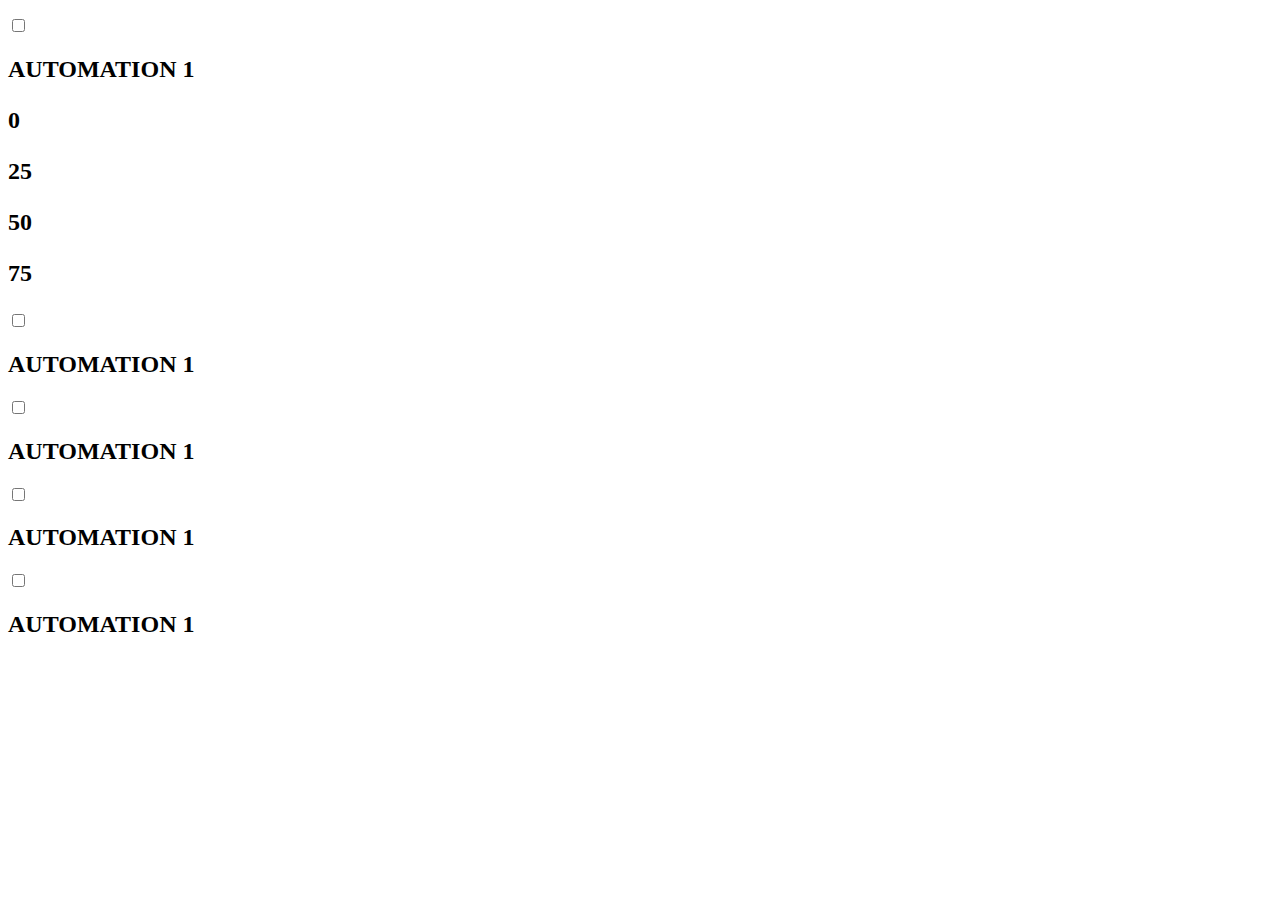
==== experiments/exp_003/index.html @ 01a4d93a "fix button" ====
<!DOCTYPE html>
<html lang="en">
  <head>
    <meta charset="UTF-8" />
    <meta http-equiv="X-UA-Compatible" content="IE=edge" />
    <meta name="viewport" content="width=device-width, initial-scale=1.0" />
    <link rel="preconnect" href="https://fonts.googleapis.com" />
    <link rel="preconnect" href="https://fonts.gstatic.com" crossorigin />
    <link
      href="https://fonts.googleapis.com/css2?family=Inter:wght@400;700&display=swap"
      rel="stylesheet"
    />
    <link rel="stylesheet" href="style.css" />
    <title>Automation Panel</title>
  </head>
  <body>
    <main>
      <!-- screws -->
      <figure></figure>
      <figure></figure>
      <figure></figure>
      <figure></figure>
      <!-- screws -->

      <!-- Button modules -->
      <section>
        <div></div>
        <label for="btn">
          <input type="checkbox" id="btn" />
        </label>
        <h2>
          AUTOMATION 1
          <p>0</p>
          <p>25</p>
          <p>50</p>
          <p>75</p>
        </h2>
      </section>
      <!-- Button modules -->
    </main>

    <main>
      <!-- screws -->
      <figure></figure>
      <figure></figure>
      <figure></figure>
      <figure></figure>
      <!-- screws -->

      <!-- Button modules -->
      <section>
        <div></div>
        <label for="btn">
          <input type="checkbox" id="btn" />
        </label>
        <h2>AUTOMATION 1</h2>
      </section>
      <section>
        <div></div>
        <label for="btn">
          <input type="checkbox" id="btn" />
        </label>
        <h2>AUTOMATION 1</h2>
      </section>
      <section>
        <div></div>
        <label for="btn">
          <input type="checkbox" id="btn" />
        </label>
        <h2>AUTOMATION 1</h2>
      </section>
      <section>
        <div></div>
        <label for="btn">
          <input type="checkbox" id="btn" />
        </label>
        <h2>AUTOMATION 1</h2>
      </section>
      <!-- Button modules -->
    </main>
  </body>
</html>
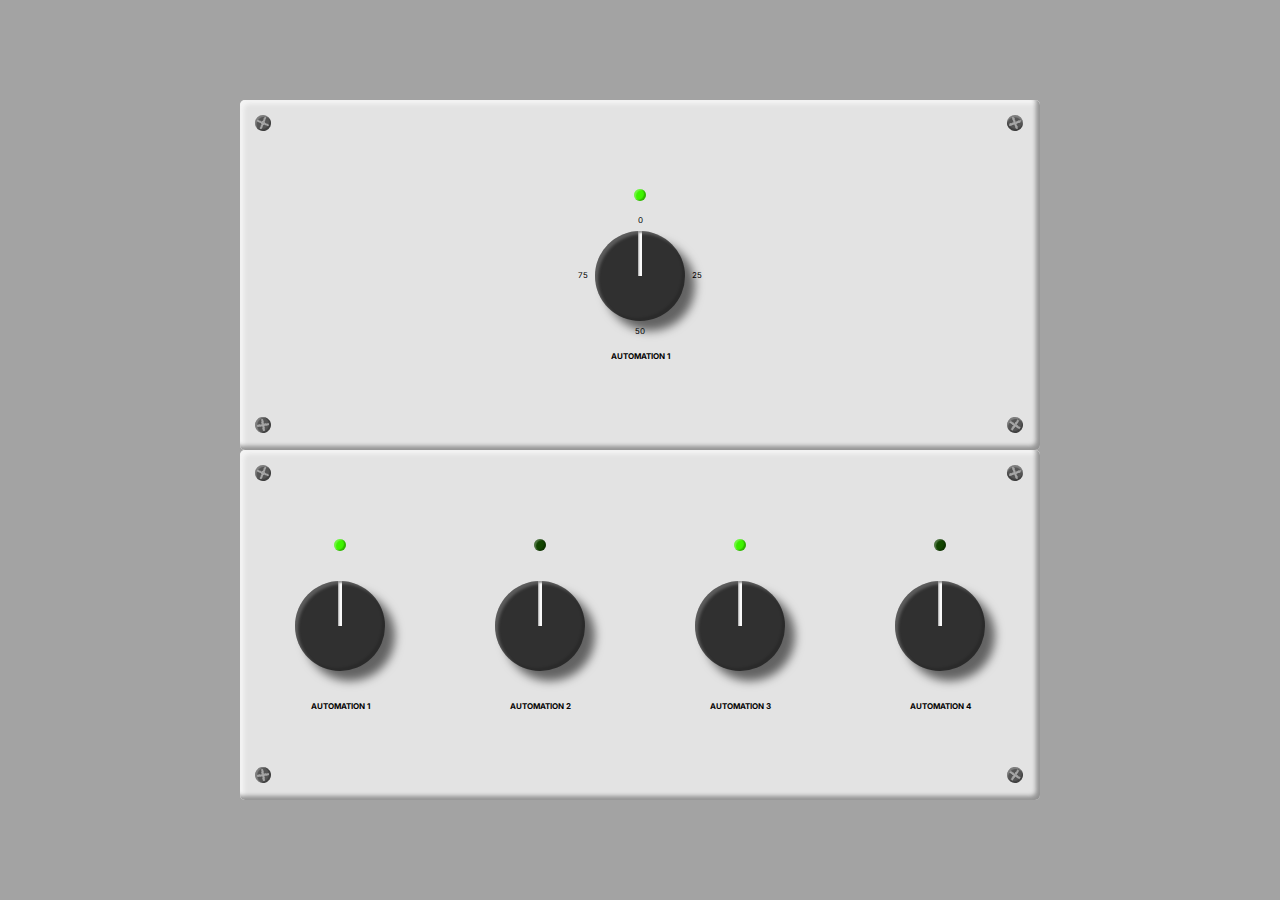
==== commit ef0d6b3f: "16 feb 21:24" ====
--- a/experiments/exp_003/index.html
+++ b/experiments/exp_003/index.html
@@ -60,21 +60,21 @@
         <label for="btn">
           <input type="checkbox" id="btn" />
         </label>
-        <h2>AUTOMATION 1</h2>
+        <h2>AUTOMATION 2</h2>
       </section>
       <section>
         <div></div>
         <label for="btn">
           <input type="checkbox" id="btn" />
         </label>
-        <h2>AUTOMATION 1</h2>
+        <h2>AUTOMATION 3</h2>
       </section>
       <section>
         <div></div>
         <label for="btn">
           <input type="checkbox" id="btn" />
         </label>
-        <h2>AUTOMATION 1</h2>
+        <h2>AUTOMATION 4</h2>
       </section>
       <!-- Button modules -->
     </main>
--- a/experiments/exp_003/style.css
+++ b/experiments/exp_003/style.css
@@ -0,0 +1,244 @@
+/* CSS Reset */
+* {
+  padding: 0;
+  margin: 0;
+  box-sizing: border-box;
+}
+
+/* variables */
+:root {
+  --bg-color: #e3e3e3;
+  --bg-color-green: #3ff300;
+  --bg-color-green-dark: #124500;
+
+  --button-color: #303030;
+  --button-shadow: 10px 10px 10px rgba(0, 0, 0, 0.57),
+    inset -3px -3px 2px rgba(0, 0, 0, 0.12),
+    inset 3px 3px 3px rgba(228, 228, 228, 0.25);
+
+  --screw-color: #555555;
+  --screw-color-light: #d9d9d9;
+  --screw-shadow: inset 2px 2px 1px rgba(0, 0, 0, 0.25);
+  --screw-shadow-light: inset 2px 1px 1px rgba(255, 255, 255, 0.25);
+  --screw-shadow-dark: inset -2px -1px 1px rgba(0, 0, 0, 0.25);
+
+  --inset-shadow-light: inset 4px 4px 4px #f4f4f4;
+  --inset-shadow-dark: inset -4px -4px 4px #939393;
+}
+
+h2 {
+  font-weight: 700;
+  font-size: 8px;
+}
+
+p {
+  font-weight: 400;
+  font-size: 8px;
+  text-align: center;
+}
+
+body {
+  height: 100vh;
+  display: flex;
+  justify-content: center;
+  align-items: center;
+  background-color: #a3a3a3;
+  font-family: 'Inter', sans-serif;
+  flex-direction: column;
+}
+
+main {
+  position: relative;
+  width: 800px;
+  height: 350px;
+  background-color: var(--bg-color);
+  border-radius: 5px;
+  box-shadow: var(--inset-shadow-dark), var(--inset-shadow-light);
+  display: flex;
+}
+
+/* SCREWS */
+main figure {
+  z-index: 1;
+}
+
+/* screw 1 */
+main figure:nth-child(1) {
+  position: absolute;
+  top: 0;
+  left: 0;
+  width: 16px;
+  aspect-ratio: 1/1;
+  padding: 3px;
+  border-radius: 50%;
+  background-color: var(--screw-color);
+  margin: 15px;
+  /* transform: scale(20); */
+  box-shadow: var(--screw-shadow-dark), var(--screw-shadow-light);
+  transform: rotate(23deg);
+}
+/* screw 2 */
+main figure:nth-child(2) {
+  position: absolute;
+  top: 0;
+  left: calc(100% - 48px);
+  width: 16px;
+  aspect-ratio: 1/1;
+  padding: 3px;
+  border-radius: 50%;
+  background-color: var(--screw-color);
+  margin: 15px;
+  /* transform: scale(20); */
+  box-shadow: var(--screw-shadow-dark), var(--screw-shadow-light);
+  transform: rotate(70deg);
+}
+/* screw 3 */
+main figure:nth-child(3) {
+  position: absolute;
+  top: calc(100% - 48px);
+  left: calc(100% - 48px);
+  width: 16px;
+  aspect-ratio: 1/1;
+  padding: 3px;
+  border-radius: 50%;
+  background-color: var(--screw-color);
+  margin: 15px;
+  /* transform: scale(20); */
+  box-shadow: var(--screw-shadow-dark), var(--screw-shadow-light);
+  transform: rotate(35deg);
+}
+/* screw 4 */
+main figure:nth-child(4) {
+  position: absolute;
+  top: calc(100% - 48px);
+  left: 0;
+  width: 16px;
+  aspect-ratio: 1/1;
+  padding: 3px;
+  border-radius: 50%;
+  background-color: var(--screw-color);
+  margin: 15px;
+  /* transform: scale(20); */
+  box-shadow: var(--screw-shadow-dark), var(--screw-shadow-light);
+  transform: rotate(-10deg);
+}
+
+/* screw X */
+main figure::before {
+  position: absolute;
+  top: calc(50% - 6px);
+  left: calc(50% - 1px);
+  display: block;
+  content: '';
+  width: 2px;
+  height: 12px;
+  background-color: var(--screw-color-light);
+  box-shadow: var(--screw-shadow);
+}
+main figure::after {
+  position: absolute;
+  top: calc(50% - 6px);
+  left: calc(50% - 1px);
+  display: block;
+  content: '';
+  width: 2px;
+  height: 12px;
+  background-color: var(--screw-color-light);
+  box-shadow: var(--screw-shadow);
+  transform: rotate(90deg);
+}
+/* screw X */
+/* SCREWS */
+
+/* BUTTONS */
+main section {
+  width: 100%;
+  height: 100%;
+  justify-content: center;
+  align-items: center;
+  display: flex;
+  flex-direction: column;
+  gap: 30px;
+}
+
+/* button light */
+main section div {
+  width: 12px;
+  aspect-ratio: 1/1;
+  background-color: var(--bg-color-green);
+  border-radius: 50%;
+  box-shadow: var(--screw-shadow-dark), var(--screw-shadow-light);
+  /* transform: scale(20); */
+}
+
+main > section:nth-of-type(even) > div {
+  width: 12px;
+  aspect-ratio: 1/1;
+  background-color: var(--bg-color-green-dark);
+  border-radius: 50%;
+  box-shadow: var(--screw-shadow-dark), var(--screw-shadow-light);
+  /* transform: scale(20); */
+}
+
+/* rotate button */
+main section input[type='checkbox'] {
+  display: none;
+}
+
+main section label {
+  position: relative;
+  width: 90px;
+  aspect-ratio: 1/1;
+  padding: 10px;
+  background-color: var(--button-color);
+  border-radius: 50%;
+  box-shadow: var(--button-shadow);
+  z-index: 2;
+  /* transform: scale(20); */
+}
+
+main section label::before {
+  position: absolute;
+  top: 0;
+  left: calc(50% - 2px);
+  content: '';
+  display: inline-block;
+  width: 4px;
+  height: 50%;
+  background-color: white;
+  box-shadow: inset 1px 2px 2px rgba(0, 0, 0, 0.39);
+}
+
+main section label:hover {
+  transform: rotate(160deg);
+  transition: 2s;
+}
+
+main section p {
+  position: absolute;
+  width: 100%;
+  height: 100%;
+}
+
+main section p:nth-child(1) {
+  position: absolute;
+  top: 115px;
+  left: 0;
+}
+main section p:nth-child(2) {
+  position: absolute;
+  top: 170px;
+  left: 57px;
+}
+main section p:nth-child(3) {
+  position: absolute;
+  top: 226px;
+  left: 0;
+}
+main section p:nth-child(4) {
+  position: absolute;
+  top: 170px;
+  left: -57px;
+}
+
+/* BUTTONS */
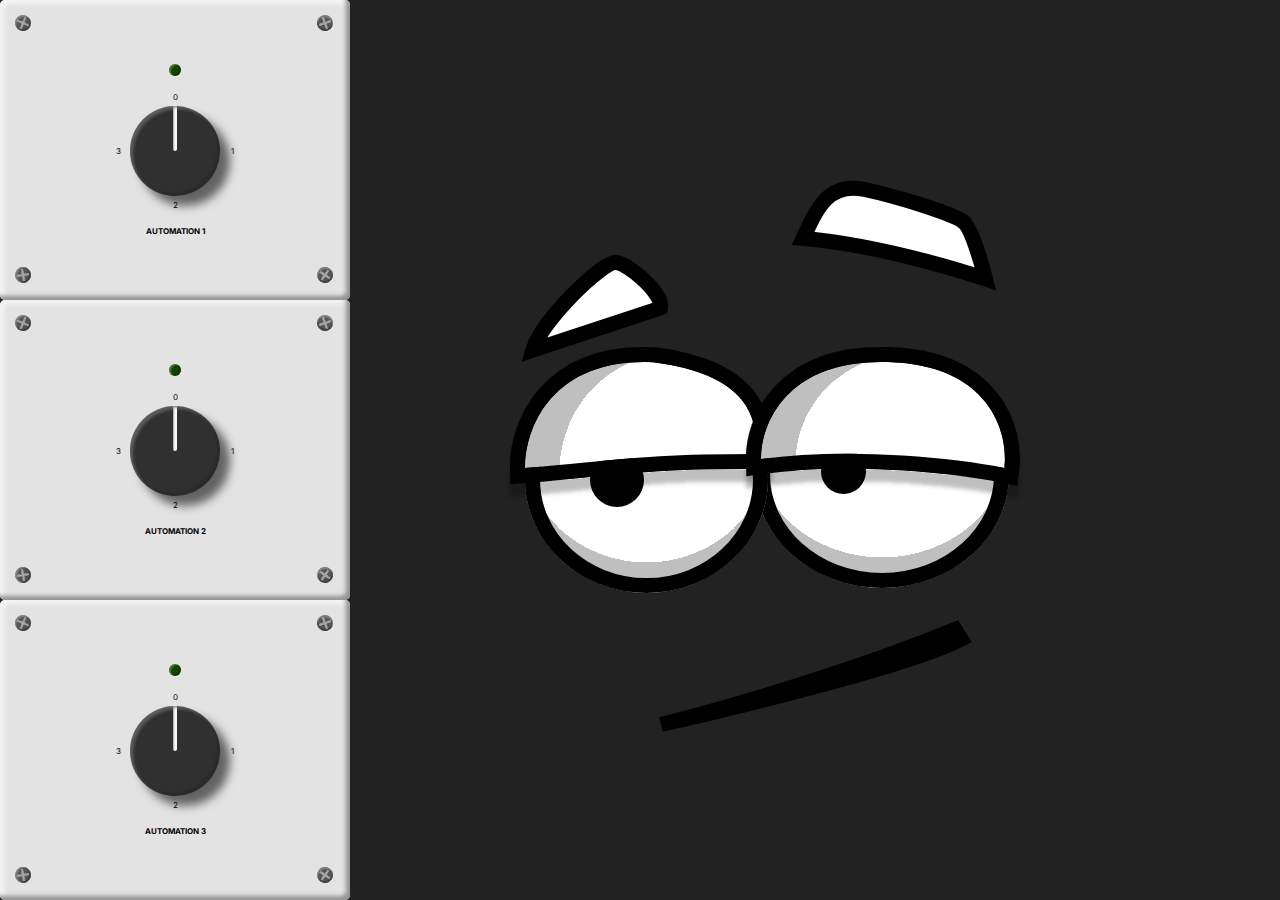
==== commit 59b49936: "22feb 16:09" ====
--- a/experiments/exp_003/index.html
+++ b/experiments/exp_003/index.html
@@ -25,58 +25,384 @@
       <!-- Button modules -->
       <section>
         <div></div>
-        <label for="btn">
-          <input type="checkbox" id="btn" />
-        </label>
-        <h2>
-          AUTOMATION 1
+        <label>
+          <input type="radio" name="btn_1" value="checkbox_1" />
+          <input type="radio" name="btn_1" value="checkbox_2" />
+          <input type="radio" name="btn_1" value="checkbox_3" />
+          <input type="radio" name="btn_1" value="checkbox_4" checked />
           <p>0</p>
-          <p>25</p>
-          <p>50</p>
-          <p>75</p>
-        </h2>
-      </section>
-      <!-- Button modules -->
-    </main>
-
-    <main>
-      <!-- screws -->
-      <figure></figure>
-      <figure></figure>
-      <figure></figure>
-      <figure></figure>
-      <!-- screws -->
-
-      <!-- Button modules -->
-      <section>
-        <div></div>
-        <label for="btn">
-          <input type="checkbox" id="btn" />
+          <p>1</p>
+          <p>2</p>
+          <p>3</p>
         </label>
         <h2>AUTOMATION 1</h2>
       </section>
+      <!-- Button modules -->
+    </main>
+
+    <main>
+      <!-- screws -->
+      <figure></figure>
+      <figure></figure>
+      <figure></figure>
+      <figure></figure>
+      <!-- screws -->
+
+      <!-- Button modules -->
       <section>
         <div></div>
-        <label for="btn">
-          <input type="checkbox" id="btn" />
+        <label>
+          <input type="radio" name="btn_2" value="checkbox_5" />
+          <input type="radio" name="btn_2" value="checkbox_6" />
+          <input type="radio" name="btn_2" value="checkbox_7" />
+          <input type="radio" name="btn_2" value="checkbox_8" checked />
+          <p>0</p>
+          <p>1</p>
+          <p>2</p>
+          <p>3</p>
         </label>
         <h2>AUTOMATION 2</h2>
       </section>
+      <!-- Button modules -->
+    </main>
+    <main>
+      <!-- screws -->
+      <figure></figure>
+      <figure></figure>
+      <figure></figure>
+      <figure></figure>
+      <!-- screws -->
+
+      <!-- Button modules -->
       <section>
         <div></div>
-        <label for="btn">
-          <input type="checkbox" id="btn" />
+        <label>
+          <input type="radio" name="btn_3" value="checkbox_1" />
+          <input type="radio" name="btn_3" value="checkbox_2" />
+          <input type="radio" name="btn_3" value="checkbox_3" />
+          <input type="radio" name="btn_3" value="checkbox_4" checked />
+          <p>0</p>
+          <p>1</p>
+          <p>2</p>
+          <p>3</p>
         </label>
         <h2>AUTOMATION 3</h2>
       </section>
-      <section>
-        <div></div>
-        <label for="btn">
-          <input type="checkbox" id="btn" />
-        </label>
-        <h2>AUTOMATION 4</h2>
-      </section>
       <!-- Button modules -->
     </main>
+    <!-- <svg
+      width="510"
+      height="573"
+      viewBox="0 0 510 573"
+      fill="none"
+      xmlns="http://www.w3.org/2000/svg"
+    >
+      <path
+        id="right_eye"
+        d="M491.5 294.312C491.5 352.084 438.813 400.312 372 400.312C305.187 400.312 252.5 352.084 252.5 294.312C252.5 236.54 305.187 188.312 372 188.312C438.813 188.312 491.5 236.54 491.5 294.312Z"
+        fill="white"
+        stroke="black"
+        stroke-width="15"
+      />
+
+      <path
+        id="left_eye"
+        d="M250.5 299.312C250.5 357.381 199.95 405.312 136.5 405.312C73.0502 405.312 22.5 357.381 22.5 299.312C22.5 241.243 73.0502 193.312 136.5 193.312C199.95 193.312 250.5 241.243 250.5 299.312Z"
+        fill="white"
+        stroke="black"
+        stroke-width="15"
+      />
+
+      <circle id="left_pupil" cx="107" cy="299.812" r="27" fill="black" />
+
+      <circle id="right_pupil" cx="333.5" cy="291.312" r="22.5" fill="black" />
+
+      <path
+        id="left_eye_lid"
+        d="M7.513 287.942L7.6522 295.957L15.64 295.286C40.8132 293.17 60.7884 291.214 78.5384 289.475C129.549 284.479 162.183 281.283 247 281.283H254.5V273.783C254.5 255.874 252.923 233.761 237.411 214.649C221.9 195.538 193.731 180.927 144.203 174.555L143.88 174.513L143.555 174.5C89.4676 172.265 54.911 190.302 34.1105 214.699C13.5915 238.766 7.16984 268.185 7.513 287.942Z"
+        fill="white"
+        stroke="black"
+        stroke-width="15"
+      />
+
+      <path
+        id="right_eye_lid"
+        d="M243.513 279.06L243.671 287.482L252.018 286.351C346.397 273.567 452.097 286.906 492.981 295.164L500.945 296.772L501.913 288.705C504.145 270.099 500.496 242.289 482.323 218.601C463.92 194.615 431.448 175.914 378.141 174.408C324.874 172.903 290.75 189.351 270.092 211.641C249.654 233.695 243.168 260.649 243.513 279.06Z"
+        fill="white"
+        stroke="black"
+        stroke-width="15"
+      />
+
+      <path
+        id="left_brow"
+        d="M105.5 82.3121C118.5 82.8122 153.833 113.979 150.5 127.812L23 169.812C32.1667 139.312 92.5 81.812 105.5 82.3121Z"
+        fill="white"
+        stroke="black"
+        stroke-width="15"
+      />
+
+      <path
+        id="right_brow"
+        d="M354.5 9.31245C318.1 1.71245 307 28.3123 293 58.3124C378.5 65.3124 475.5 98.8124 475.5 98.8124C475.5 98.8124 463 48.3123 453 41.3124C443 34.3125 390.9 16.9124 354.5 9.31245Z"
+        fill="white"
+        stroke="black"
+        stroke-width="15"
+      />
+
+      <path
+        id="mouth"
+        d="M451.203 458.997L445.11 449.36C302.824 507.125 151 544.23 151 544.23C151 544.23 389.983 490.866 451.203 458.997Z"
+        stroke="black"
+        stroke-width="15"
+      />
+    </svg> -->
+    <svg
+      width="518"
+      height="573"
+      viewBox="0 0 518 573"
+      fill="none"
+      xmlns="http://www.w3.org/2000/svg"
+    >
+      <g id="Group 14">
+        <g id="right_eye">
+          <g filter="url(#filter0_i_26_54)">
+            <ellipse cx="376" cy="294.5" rx="127" ry="113.5" fill="white" />
+          </g>
+          <path
+            d="M495.5 294.5C495.5 352.272 442.813 400.5 376 400.5C309.187 400.5 256.5 352.272 256.5 294.5C256.5 236.728 309.187 188.5 376 188.5C442.813 188.5 495.5 236.728 495.5 294.5Z"
+            stroke="black"
+            stroke-width="15"
+          />
+        </g>
+        <g id="left_eye">
+          <g filter="url(#filter1_i_26_54)">
+            <ellipse cx="140.5" cy="299.5" rx="121.5" ry="113.5" fill="white" />
+          </g>
+          <path
+            d="M254.5 299.5C254.5 357.569 203.95 405.5 140.5 405.5C77.0502 405.5 26.5 357.569 26.5 299.5C26.5 241.431 77.0502 193.5 140.5 193.5C203.95 193.5 254.5 241.431 254.5 299.5Z"
+            stroke="black"
+            stroke-width="15"
+          />
+        </g>
+        <circle id="left_pupil" cx="111" cy="300" r="27" fill="black" />
+        <circle id="right_pupil" cx="337.5" cy="291.5" r="22.5" fill="black" />
+        <g id="left_eye_lid" filter="url(#filter2_di_26_54)">
+          <path
+            d="M147.246 182.181C43.0518 177.875 18.3763 251.404 19.0119 288C116.21 279.831 136.253 273.971 251 273.971C251 238.759 244.486 194.693 147.246 182.181Z"
+            fill="white"
+          />
+          <path
+            d="M11.513 288.13L11.6522 296.145L19.64 295.474C44.8132 293.358 64.7884 291.402 82.5384 289.663C133.549 284.667 166.183 281.471 251 281.471H258.5V273.971C258.5 256.062 256.923 233.949 241.411 214.837C225.9 195.726 197.731 181.115 148.203 174.742L147.88 174.701L147.555 174.688C93.4676 172.452 58.911 190.489 38.1105 214.887C17.5915 238.953 11.1698 268.373 11.513 288.13Z"
+            stroke="black"
+            stroke-width="15"
+          />
+        </g>
+        <g id="right_eye_lid" filter="url(#filter3_di_26_54)">
+          <path
+            d="M381.929 182.093C278.885 179.182 254.383 245.556 255.012 279.107C350.506 266.172 457.104 279.646 498.466 288C502.555 253.91 484.972 185.003 381.929 182.093Z"
+            fill="white"
+          />
+          <path
+            d="M247.513 279.248L247.671 287.67L256.018 286.539C350.397 273.755 456.097 287.094 496.981 295.352L504.945 296.96L505.913 288.893C508.145 270.287 504.496 242.477 486.323 218.789C467.92 194.803 435.448 176.101 382.141 174.596C328.874 173.091 294.75 189.538 274.092 211.829C253.654 233.883 247.168 260.837 247.513 279.248Z"
+            stroke="black"
+            stroke-width="15"
+          />
+        </g>
+        <path
+          id="left_brow"
+          d="M109.5 82.4998C122.5 82.9999 157.833 114.166 154.5 128L27 170C36.1667 139.5 96.5 81.9997 109.5 82.4998Z"
+          fill="white"
+          stroke="black"
+          stroke-width="15"
+        />
+        <path
+          id="right_brow"
+          d="M358.5 9.50019C322.1 1.90019 311 28.5 297 58.5002C382.5 65.5001 479.5 99.0002 479.5 99.0002C479.5 99.0002 467 48.5 457 41.5001C447 34.5003 394.9 17.1002 358.5 9.50019Z"
+          fill="white"
+          stroke="black"
+          stroke-width="15"
+        />
+        <path
+          id="mouth"
+          d="M455.203 459.185L449.11 449.547C306.824 507.313 155 544.418 155 544.418C155 544.418 393.983 491.054 455.203 459.185Z"
+          stroke="black"
+          stroke-width="15"
+        />
+      </g>
+      <defs>
+        <filter
+          id="filter0_i_26_54"
+          x="249"
+          y="181"
+          width="254"
+          height="227"
+          filterUnits="userSpaceOnUse"
+          color-interpolation-filters="sRGB"
+        >
+          <feFlood flood-opacity="0" result="BackgroundImageFix" />
+          <feBlend
+            mode="normal"
+            in="SourceGraphic"
+            in2="BackgroundImageFix"
+            result="shape"
+          />
+          <feColorMatrix
+            in="SourceAlpha"
+            type="matrix"
+            values="0 0 0 0 0 0 0 0 0 0 0 0 0 0 0 0 0 0 127 0"
+            result="hardAlpha"
+          />
+          <feOffset dy="-31" />
+          <feComposite in2="hardAlpha" operator="arithmetic" k2="-1" k3="1" />
+          <feColorMatrix
+            type="matrix"
+            values="0 0 0 0 0 0 0 0 0 0 0 0 0 0 0 0 0 0 0.25 0"
+          />
+          <feBlend
+            mode="normal"
+            in2="shape"
+            result="effect1_innerShadow_26_54"
+          />
+        </filter>
+        <filter
+          id="filter1_i_26_54"
+          x="19"
+          y="186"
+          width="243"
+          height="227"
+          filterUnits="userSpaceOnUse"
+          color-interpolation-filters="sRGB"
+        >
+          <feFlood flood-opacity="0" result="BackgroundImageFix" />
+          <feBlend
+            mode="normal"
+            in="SourceGraphic"
+            in2="BackgroundImageFix"
+            result="shape"
+          />
+          <feColorMatrix
+            in="SourceAlpha"
+            type="matrix"
+            values="0 0 0 0 0 0 0 0 0 0 0 0 0 0 0 0 0 0 127 0"
+            result="hardAlpha"
+          />
+          <feOffset dy="-31" />
+          <feComposite in2="hardAlpha" operator="arithmetic" k2="-1" k3="1" />
+          <feColorMatrix
+            type="matrix"
+            values="0 0 0 0 0 0 0 0 0 0 0 0 0 0 0 0 0 0 0.25 0"
+          />
+          <feBlend
+            mode="normal"
+            in2="shape"
+            result="effect1_innerShadow_26_54"
+          />
+        </filter>
+        <filter
+          id="filter2_di_26_54"
+          x="0"
+          y="167.001"
+          width="270"
+          height="153.289"
+          filterUnits="userSpaceOnUse"
+          color-interpolation-filters="sRGB"
+        >
+          <feFlood flood-opacity="0" result="BackgroundImageFix" />
+          <feColorMatrix
+            in="SourceAlpha"
+            type="matrix"
+            values="0 0 0 0 0 0 0 0 0 0 0 0 0 0 0 0 0 0 127 0"
+            result="hardAlpha"
+          />
+          <feOffset dy="12" />
+          <feGaussianBlur stdDeviation="2" />
+          <feComposite in2="hardAlpha" operator="out" />
+          <feColorMatrix
+            type="matrix"
+            values="0 0 0 0 0 0 0 0 0 0 0 0 0 0 0 0 0 0 0.25 0"
+          />
+          <feBlend
+            mode="normal"
+            in2="BackgroundImageFix"
+            result="effect1_dropShadow_26_54"
+          />
+          <feBlend
+            mode="normal"
+            in="SourceGraphic"
+            in2="effect1_dropShadow_26_54"
+            result="shape"
+          />
+          <feColorMatrix
+            in="SourceAlpha"
+            type="matrix"
+            values="0 0 0 0 0 0 0 0 0 0 0 0 0 0 0 0 0 0 127 0"
+            result="hardAlpha"
+          />
+          <feOffset dx="50" dy="4" />
+          <feComposite in2="hardAlpha" operator="arithmetic" k2="-1" k3="1" />
+          <feColorMatrix
+            type="matrix"
+            values="0 0 0 0 0 0 0 0 0 0 0 0 0 0 0 0 0 0 0.25 0"
+          />
+          <feBlend
+            mode="normal"
+            in2="shape"
+            result="effect2_innerShadow_26_54"
+          />
+        </filter>
+        <filter
+          id="filter3_di_26_54"
+          x="236"
+          y="167"
+          width="281.998"
+          height="154.92"
+          filterUnits="userSpaceOnUse"
+          color-interpolation-filters="sRGB"
+        >
+          <feFlood flood-opacity="0" result="BackgroundImageFix" />
+          <feColorMatrix
+            in="SourceAlpha"
+            type="matrix"
+            values="0 0 0 0 0 0 0 0 0 0 0 0 0 0 0 0 0 0 127 0"
+            result="hardAlpha"
+          />
+          <feOffset dy="12" />
+          <feGaussianBlur stdDeviation="2" />
+          <feComposite in2="hardAlpha" operator="out" />
+          <feColorMatrix
+            type="matrix"
+            values="0 0 0 0 0 0 0 0 0 0 0 0 0 0 0 0 0 0 0.25 0"
+          />
+          <feBlend
+            mode="normal"
+            in2="BackgroundImageFix"
+            result="effect1_dropShadow_26_54"
+          />
+          <feBlend
+            mode="normal"
+            in="SourceGraphic"
+            in2="effect1_dropShadow_26_54"
+            result="shape"
+          />
+          <feColorMatrix
+            in="SourceAlpha"
+            type="matrix"
+            values="0 0 0 0 0 0 0 0 0 0 0 0 0 0 0 0 0 0 127 0"
+            result="hardAlpha"
+          />
+          <feOffset dx="50" dy="4" />
+          <feComposite in2="hardAlpha" operator="arithmetic" k2="-1" k3="1" />
+          <feColorMatrix
+            type="matrix"
+            values="0 0 0 0 0 0 0 0 0 0 0 0 0 0 0 0 0 0 0.25 0"
+          />
+          <feBlend
+            mode="normal"
+            in2="shape"
+            result="effect2_innerShadow_26_54"
+          />
+        </filter>
+      </defs>
+    </svg>
   </body>
 </html>
--- a/experiments/exp_003/style.css
+++ b/experiments/exp_003/style.css
@@ -40,16 +40,17 @@
 body {
   height: 100vh;
   display: flex;
-  justify-content: center;
-  align-items: center;
-  background-color: #a3a3a3;
+  justify-content: start;
+  align-items: start;
+  background-color: #222;
   font-family: 'Inter', sans-serif;
   flex-direction: column;
+  transition: 1s;
 }
 
 main {
   position: relative;
-  width: 800px;
+  width: 350px;
   height: 350px;
   background-color: var(--bg-color);
   border-radius: 5px;
@@ -181,8 +182,9 @@
 }
 
 /* rotate button */
-main section input[type='checkbox'] {
-  display: none;
+main section input[type='radio'] {
+  z-index: 200;
+  /* display: none; */
 }
 
 main section label {
@@ -194,7 +196,10 @@
   border-radius: 50%;
   box-shadow: var(--button-shadow);
   z-index: 2;
-  /* transform: scale(20); */
+
+  display: flex;
+  justify-content: center;
+  align-items: center;
 }
 
 main section label::before {
@@ -207,38 +212,187 @@
   height: 50%;
   background-color: white;
   box-shadow: inset 1px 2px 2px rgba(0, 0, 0, 0.39);
-}
-
-main section label:hover {
-  transform: rotate(160deg);
-  transition: 2s;
+  transform-origin: bottom center;
+  border-radius: 0 0 2px 2px;
+}
+
+main section label input {
+  position: absolute;
+  opacity: 0;
+  cursor: pointer;
+  width: 50px;
+  height: 50px;
+}
+
+main section label input:nth-of-type(1) {
+  right: -20%;
+}
+main section label input:nth-of-type(2) {
+  bottom: -20%;
+}
+main section label input:nth-of-type(3) {
+  left: -20%;
+}
+main section label input:nth-of-type(4) {
+  top: -20%;
+}
+
+main:has(input:checked) section label::before {
+  transition: 1s;
+}
+
+main:has(input[value='checkbox_1']:checked) section label::before {
+  transform: rotate(90deg);
+}
+main:has(input[value='checkbox_5']:checked) section label::before {
+  transform: rotate(90deg);
+}
+main:has(input[value='checkbox_2']:checked) section label::before {
+  transform: rotate(180deg);
+}
+main:has(input[value='checkbox_6']:checked) section label::before {
+  transform: rotate(180deg);
+}
+main:has(input[value='checkbox_3']:checked) section label::before {
+  transform: rotate(270deg);
+}
+main:has(input[value='checkbox_4']:checked) section label::before {
+  transform: rotate(0deg);
+}
+main:has(input[value='checkbox_4']:checked) section > div {
+  background-color: var(--bg-color-green-dark);
+}
+main:has(input[value='checkbox_8']:checked) section > div {
+  background-color: var(--bg-color-green-dark);
 }
 
 main section p {
   position: absolute;
-  width: 100%;
-  height: 100%;
-}
-
-main section p:nth-child(1) {
-  position: absolute;
-  top: 115px;
-  left: 0;
-}
-main section p:nth-child(2) {
-  position: absolute;
-  top: 170px;
-  left: 57px;
-}
-main section p:nth-child(3) {
-  position: absolute;
-  top: 226px;
-  left: 0;
-}
-main section p:nth-child(4) {
-  position: absolute;
-  top: 170px;
-  left: -57px;
+  /* width: 100%;
+  height: 100%; */
+}
+
+main section label p:nth-of-type(1) {
+  position: absolute;
+  top: -16%;
+}
+main section label p:nth-of-type(2) {
+  position: absolute;
+  right: -16%;
+}
+main section label p:nth-of-type(3) {
+  position: absolute;
+  bottom: -16%;
+}
+main section label p:nth-of-type(4) {
+  position: absolute;
+  left: -16%;
 }
 
 /* BUTTONS */
+
+/* body:has(input[value='checkbox_1']:checked) {
+  background-color: #444;
+  transition: 1s;
+} */
+
+body:has(input[value='checkbox_2']:checked) {
+  background-color: #aaa;
+  transition: 1s;
+}
+
+body:has(input[value='checkbox_3']:checked) {
+  background-color: #dadada;
+  transition: 1s;
+}
+
+/* SVG ANIMATION */
+@keyframes move_left-eye {
+  0% {
+    transform: translateX(0);
+  }
+
+  50% {
+    transform: translateX(70px);
+  }
+
+  100% {
+    transform: translateX(0px);
+  }
+}
+
+@keyframes move_juan {
+  0% {
+    transform: translateX(0);
+  }
+
+  50% {
+    transform: translateX(70px) translateY(70px);
+  }
+
+  100% {
+    transform: translateX(0px);
+  }
+}
+
+@keyframes move_mouth {
+  0% {
+    transform: rotate(0deg) translateY(0px);
+  }
+
+  100% {
+    transform: rotate(30deg) translateY(0px);
+  }
+}
+
+@keyframes move_mouth_back {
+  0% {
+    transform: rotate(30deg) translateY(0px);
+  }
+
+  100% {
+    transform: rotate(0deg) translateY(0px);
+  }
+}
+
+@keyframes move_mouth_down {
+  0% {
+    transform: rotate(30deg) translateY(0px);
+  }
+
+  100% {
+    transform: rotate(12deg) translateY(42px);
+  }
+}
+
+svg {
+  position: absolute;
+  right: 20%;
+  top: 20%;
+  transition: all 500ms;
+}
+
+body:has(input[value='checkbox_1']:checked) #left_pupil,
+body:has(input[value='checkbox_1']:checked) #right_pupil {
+  animation: move_left-eye 2s ease infinite;
+}
+
+#mouth {
+  transform-origin: center center;
+}
+
+body:has(input[value='checkbox_5']:checked) svg #mouth {
+  animation: move_mouth 1s ease forwards;
+}
+
+body:has(input[value='checkbox_6']:checked) svg #mouth {
+  animation: move_mouth_down 1s ease forwards;
+}
+
+body:has(input[value='checkbox_8']:checked) svg #mouth {
+  animation: move_mouth_back 1s ease forwards;
+}
+
+svg {
+  animation: move_juan 10s ease infinite;
+}
